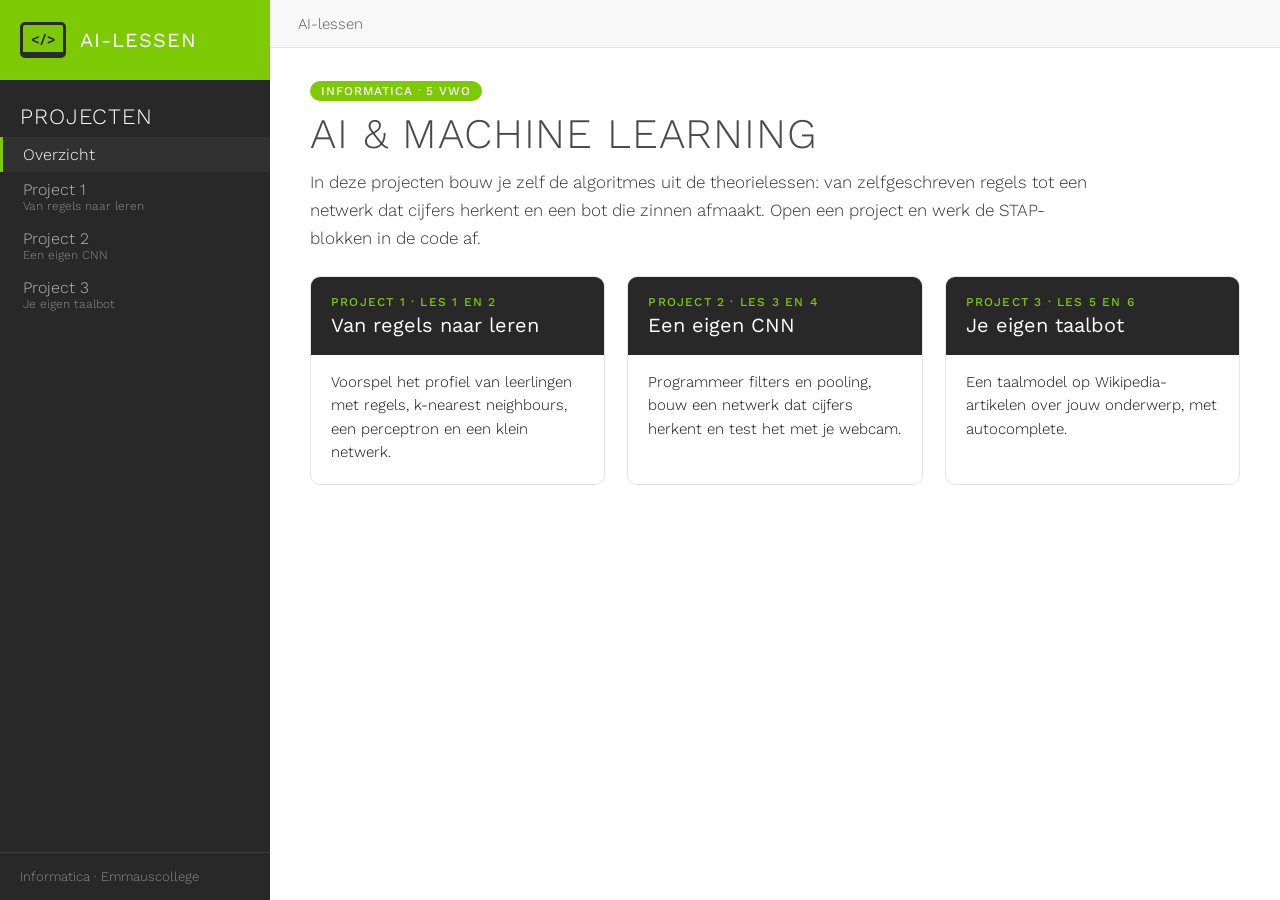
==== ai-lessen/index.html @ 2e5dd22b "Eerste versie" ====
<!DOCTYPE html>
<html lang="nl">
<head>
  <meta charset="utf-8">
  <meta name="viewport" content="width=device-width, initial-scale=1">
  <title>AI & Machine Learning · AI-lessen</title>
  <link rel="icon" href="data:,">
  <link rel="preconnect" href="https://fonts.googleapis.com">
  <link rel="preconnect" href="https://fonts.gstatic.com" crossorigin>
  <link rel="stylesheet" href="https://fonts.googleapis.com/css2?family=Work+Sans:wght@300;400;500;600&display=swap">
  <link rel="stylesheet" href="stijl.css">

</head>
<body>
  <aside class="zijbalk">
    <a class="merk" href="index.html"><span class="logo">&lt;/&gt;</span>AI-LESSEN</a>
    <div class="zij-kop">Projecten</div>
    <nav>
      <a href="index.html" class="actief">Overzicht</a>
      <a href="1-regels-en-buren/index.html">Project 1<small>Van regels naar leren</small></a>
      <a href="2-cnn/index.html">Project 2<small>Een eigen CNN</small></a>
      <a href="3-taalmodel/index.html">Project 3<small>Je eigen taalbot</small></a>
    </nav>
    <div class="voet">Informatica · Emmauscollege</div>
  </aside>
  <main>
    <div class="topbalk">AI-lessen</div>
    <div class="inhoud">
      <span class="label">Informatica · 5 vwo</span>
      <h1>AI & Machine Learning</h1>
      <p class="intro">In deze projecten bouw je zelf de algoritmes uit de theorielessen: van zelfgeschreven regels tot een netwerk dat cijfers herkent en een bot die zinnen afmaakt. Open een project en werk de STAP-blokken in de code af.</p>
      <div class="projecten">
        <a class="projectkaart" href="1-regels-en-buren/index.html"><div class="kop"><small>Project 1 · les 1 en 2</small>Van regels naar leren</div><p>Voorspel het profiel van leerlingen met regels, k-nearest neighbours, een perceptron en een klein netwerk.</p></a>
        <a class="projectkaart" href="2-cnn/index.html"><div class="kop"><small>Project 2 · les 3 en 4</small>Een eigen CNN</div><p>Programmeer filters en pooling, bouw een netwerk dat cijfers herkent en test het met je webcam.</p></a>
        <a class="projectkaart" href="3-taalmodel/index.html"><div class="kop"><small>Project 3 · les 5 en 6</small>Je eigen taalbot</div><p>Een taalmodel op Wikipedia-artikelen over jouw onderwerp, met autocomplete.</p></a>
      </div>
    </div>
  </main>
</body>
</html>
---- ai-lessen/stijl.css ----
/* AI-lessen – stijl in de lijn van de informaticasite van het Emmauscollege */
:root {
  --groen: #7dc903;
  --groen-donker: #6aad00;
  --groen-licht: #f2f9e6;
  --zijbalk: #282828;
  --zijbalk-hover: #333333;
  --zijtekst: #bababa;
  --tekst: #101010;
  --titel: #4a4a4a;
  --link: #486ac9;
  --licht: #f8f8f8;
  --rand: #e4e4e4;
  --n: #486ac9;
  --m: #e8890c;
}

* { box-sizing: border-box; }

body {
  margin: 0;
  display: flex;
  min-height: 100vh;
  font-family: "Work Sans", Helvetica, Tahoma, Arial, sans-serif;
  font-weight: 300;
  color: var(--tekst);
  background: #fff;
}

a { color: var(--link); }

/* ---------- Zijbalk ---------- */
.zijbalk {
  width: 270px;
  flex-shrink: 0;
  position: sticky;
  top: 0;
  height: 100vh;
  overflow-y: auto;
  display: flex;
  flex-direction: column;
  background: var(--zijbalk);
  color: var(--zijtekst);
}

.merk {
  display: flex;
  align-items: center;
  gap: 14px;
  padding: 22px 20px;
  background: var(--groen);
  color: #fff;
  text-decoration: none;
  font-size: 20px;
  font-weight: 400;
  letter-spacing: 0.05em;
}

.logo {
  display: inline-flex;
  align-items: center;
  justify-content: center;
  width: 46px;
  height: 36px;
  border: 3px solid #2b2b2b;
  border-bottom-width: 6px;
  border-radius: 5px;
  color: #2b2b2b;
  font-size: 14px;
  font-weight: 600;
}

.zij-kop {
  padding: 24px 20px 8px;
  color: #fff;
  font-size: 22px;
  font-weight: 300;
  letter-spacing: 0.04em;
  text-transform: uppercase;
}

.zijbalk nav a {
  display: block;
  padding: 8px 20px;
  border-left: 3px solid transparent;
  color: var(--zijtekst);
  text-decoration: none;
  font-size: 16px;
}

.zijbalk nav a:hover { color: #fff; background: var(--zijbalk-hover); }
.zijbalk nav a.actief { color: #fff; border-left-color: var(--groen); background: #313131; }
.zijbalk nav a small { display: block; font-size: 12px; color: #8d8d8d; }

.bediening { padding: 0 20px 20px; }
.toets { display: flex; gap: 10px; align-items: baseline; padding: 4px 0; font-size: 14px; }
.toets span:last-child { color: #d6d6d6; }

kbd {
  display: inline-block;
  min-width: 26px;
  padding: 1px 7px;
  border: 1px solid #555;
  border-bottom-width: 3px;
  border-radius: 4px;
  background: #3a3a3a;
  color: #fff;
  font-family: inherit;
  font-size: 12px;
  font-weight: 500;
  text-align: center;
}

.voet {
  margin-top: auto;
  padding: 16px 20px;
  border-top: 1px solid #3c3c3c;
  font-size: 13px;
  color: #8d8d8d;
}

/* ---------- Hoofdgedeelte ---------- */
main { flex: 1; min-width: 0; }

.topbalk {
  display: flex;
  align-items: center;
  gap: 8px;
  height: 48px;
  padding: 0 28px;
  background: var(--licht);
  border-bottom: 1px solid var(--rand);
  color: #555;
  font-size: 15px;
}

.topbalk a { text-decoration: none; }

.inhoud { max-width: 1100px; margin: 0 auto; padding: 32px 40px 70px; }

h1 {
  margin: 8px 0 10px;
  color: var(--titel);
  font-size: 42px;
  font-weight: 300;
  letter-spacing: 0.02em;
  text-transform: uppercase;
}

h2 { margin: 36px 0 12px; color: var(--titel); font-size: 28px; font-weight: 400; }

.label {
  display: inline-block;
  padding: 3px 11px;
  border-radius: 12px;
  background: var(--groen);
  color: #fff;
  font-size: 12px;
  font-weight: 500;
  letter-spacing: 0.08em;
  text-transform: uppercase;
}

.intro { max-width: 780px; margin: 0 0 24px; font-size: 17px; line-height: 1.65; color: #333; }

.tip {
  max-width: 780px;
  margin: 0 0 24px;
  padding: 12px 16px;
  border-left: 4px solid var(--groen);
  background: var(--groen-licht);
  font-size: 15px;
  line-height: 1.55;
}

code {
  padding: 1px 6px;
  border: 1px solid var(--rand);
  border-radius: 3px;
  background: var(--licht);
  font-family: Consolas, Menlo, monospace;
  font-size: 0.88em;
}

.kaart {
  display: inline-block;
  max-width: 100%;
  padding: 20px;
  border: 1px solid var(--rand);
  border-radius: 10px;
  background: #fff;
  box-shadow: 0 2px 8px rgba(0, 0, 0, 0.06);
}

.kaart canvas { display: block; border-radius: 4px; }
.kaart.breed { display: block; max-width: 820px; }

/* ---------- Knoppen en invoer ---------- */
button {
  padding: 9px 18px;
  border: 0;
  border-radius: 6px;
  background: var(--groen);
  color: #fff;
  font-family: inherit;
  font-size: 15px;
  font-weight: 500;
  cursor: pointer;
}

button:hover { background: var(--groen-donker); }
button.tweede { background: #fff; color: var(--titel); border: 1px solid #cfcfcf; }
button.tweede:hover { background: var(--licht); }

input[type="text"], input:not([type]) {
  flex: 1;
  min-width: 0;
  padding: 10px 12px;
  border: 1px solid #cfcfcf;
  border-radius: 6px;
  font-family: inherit;
  font-size: 16px;
}

input:focus { outline: 2px solid var(--groen); border-color: transparent; }
input[type="range"] { accent-color: var(--groen); }

.knoppen { display: flex; flex-wrap: wrap; gap: 10px; margin-top: 16px; }

/* ---------- Project 3: chat ---------- */
.info { margin: 0 0 14px; color: #555; font-size: 14px; }

.instellingen {
  display: flex;
  flex-wrap: wrap;
  align-items: center;
  gap: 10px 14px;
  margin-bottom: 14px;
  padding: 10px 14px;
  border-radius: 8px;
  background: var(--licht);
  font-size: 14px;
}

.instellingen .waarde { min-width: 28px; font-weight: 500; }

.chat {
  display: flex;
  flex-direction: column;
  gap: 10px;
  height: 360px;
  overflow-y: auto;
  padding: 16px;
  border: 1px solid var(--rand);
  border-radius: 10px;
  background: #fafafa;
}

.bubbel { max-width: 78%; padding: 10px 14px; border-radius: 14px; font-size: 15px; line-height: 1.5; }
.bubbel.bot { align-self: flex-start; background: #fff; border: 1px solid var(--rand); border-bottom-left-radius: 4px; }
.bubbel.jij { align-self: flex-end; background: var(--groen); color: #fff; border-bottom-right-radius: 4px; }

.invoerrij { display: flex; gap: 10px; margin-top: 14px; }

.suggesties { display: flex; flex-wrap: wrap; gap: 8px; min-height: 36px; margin-top: 10px; }

button.chip {
  padding: 5px 14px;
  border: 1px solid var(--groen);
  border-radius: 16px;
  background: var(--groen-licht);
  color: #3d6400;
  font-size: 14px;
}

button.chip:hover { background: var(--groen); color: #fff; }

/* ---------- Overzichtspagina ---------- */
.projecten { display: grid; grid-template-columns: repeat(auto-fill, minmax(290px, 1fr)); gap: 22px; }

.projectkaart {
  display: flex;
  flex-direction: column;
  overflow: hidden;
  border: 1px solid var(--rand);
  border-radius: 10px;
  color: inherit;
  text-decoration: none;
  transition: transform 0.15s, box-shadow 0.15s;
}

.projectkaart:hover { transform: translateY(-3px); box-shadow: 0 8px 20px rgba(0, 0, 0, 0.1); }
.projectkaart .kop { padding: 18px 20px; background: var(--zijbalk); color: #fff; font-size: 20px; font-weight: 400; }
.projectkaart .kop small { display: block; margin-bottom: 4px; color: var(--groen); font-size: 12px; font-weight: 500; letter-spacing: 0.1em; text-transform: uppercase; }
.projectkaart p { margin: 0; padding: 16px 20px 20px; font-size: 15px; line-height: 1.55; }

@media (max-width: 860px) {
  body { flex-direction: column; }
  .zijbalk { position: static; width: 100%; height: auto; }
  .inhoud { padding: 24px 16px 50px; }
  h1 { font-size: 32px; }
}

/* ---------- Project 2: tabbladen ---------- */
.tabs { display: flex; flex-wrap: wrap; gap: 10px; margin-bottom: 18px; }

/* ---------- Project 3: woordenrichtlijn ---------- */
.richtlijn { margin: 0 0 14px; border-collapse: collapse; font-size: 14px; }
.richtlijn th, .richtlijn td { padding: 5px 12px; border-bottom: 1px solid var(--rand); text-align: left; }
.richtlijn th { font-weight: 500; color: var(--titel); }
.richtlijn tr.nu td { background: var(--groen-licht); font-weight: 500; }
.ok { color: #3d7a00; font-weight: 500; }
.nietok { color: #b85c00; font-weight: 500; }

.onderzoek { display: flex; gap: 10px; align-items: center; margin-bottom: 8px; }
.onderzoek input { max-width: 260px; }
.uitkomst { margin: 0 0 18px; padding: 10px 14px; border-radius: 8px; background: var(--licht); font-size: 14px; line-height: 1.6; min-height: 42px; }
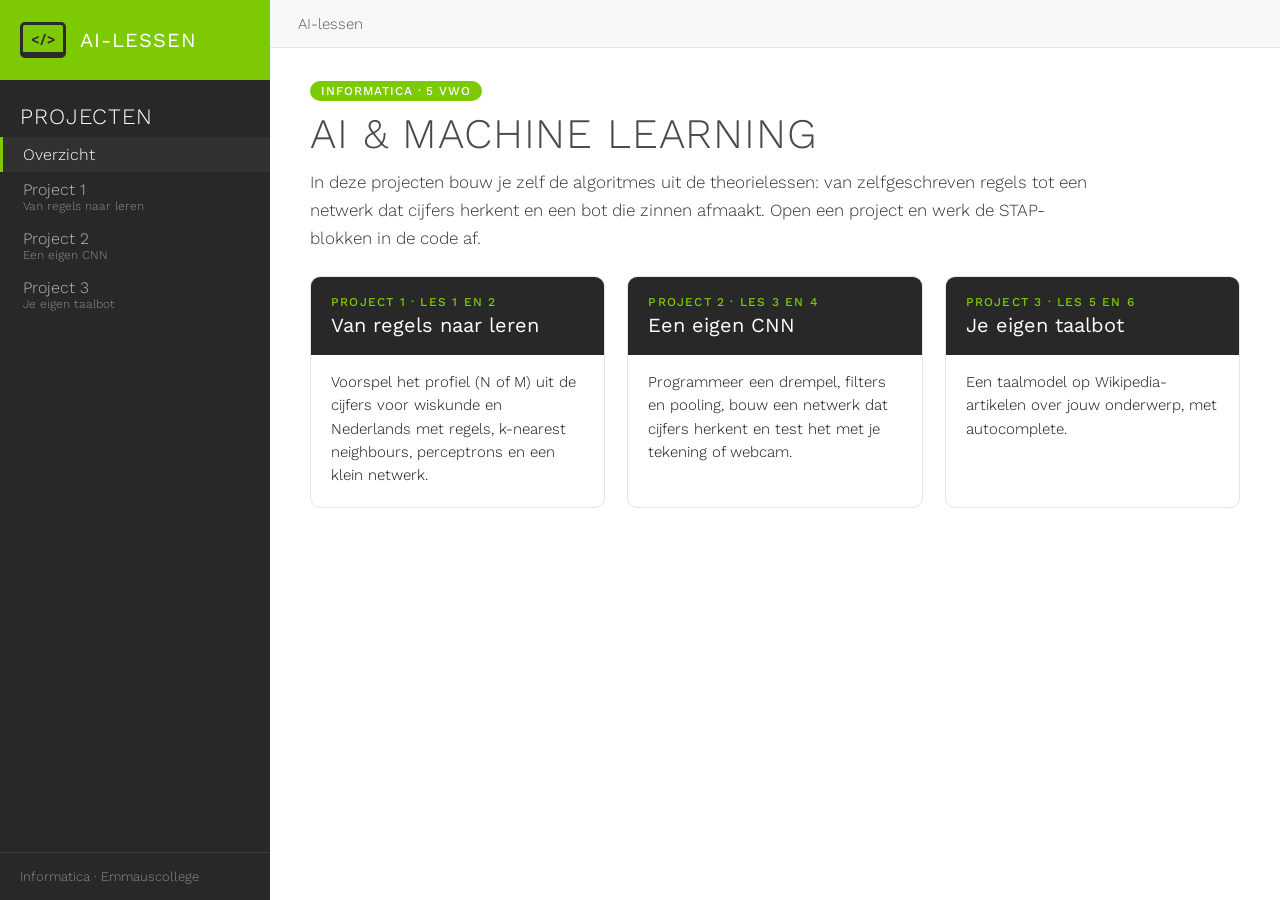
==== commit fc1dec8c: "Update documentatie" ====
--- a/ai-lessen/index.html
+++ b/ai-lessen/index.html
@@ -30,11 +30,11 @@
       <h1>AI & Machine Learning</h1>
       <p class="intro">In deze projecten bouw je zelf de algoritmes uit de theorielessen: van zelfgeschreven regels tot een netwerk dat cijfers herkent en een bot die zinnen afmaakt. Open een project en werk de STAP-blokken in de code af.</p>
       <div class="projecten">
-        <a class="projectkaart" href="1-regels-en-buren/index.html"><div class="kop"><small>Project 1 · les 1 en 2</small>Van regels naar leren</div><p>Voorspel het profiel van leerlingen met regels, k-nearest neighbours, een perceptron en een klein netwerk.</p></a>
-        <a class="projectkaart" href="2-cnn/index.html"><div class="kop"><small>Project 2 · les 3 en 4</small>Een eigen CNN</div><p>Programmeer filters en pooling, bouw een netwerk dat cijfers herkent en test het met je webcam.</p></a>
+        <a class="projectkaart" href="1-regels-en-buren/index.html"><div class="kop"><small>Project 1 · les 1 en 2</small>Van regels naar leren</div><p>Voorspel het profiel (N of M) uit de cijfers voor wiskunde en Nederlands met regels, k-nearest neighbours, perceptrons en een klein netwerk.</p></a>
+        <a class="projectkaart" href="2-cnn/index.html"><div class="kop"><small>Project 2 · les 3 en 4</small>Een eigen CNN</div><p>Programmeer een drempel, filters en pooling, bouw een netwerk dat cijfers herkent en test het met je tekening of webcam.</p></a>
         <a class="projectkaart" href="3-taalmodel/index.html"><div class="kop"><small>Project 3 · les 5 en 6</small>Je eigen taalbot</div><p>Een taalmodel op Wikipedia-artikelen over jouw onderwerp, met autocomplete.</p></a>
       </div>
     </div>
   </main>
 </body>
-</html>
+</html>
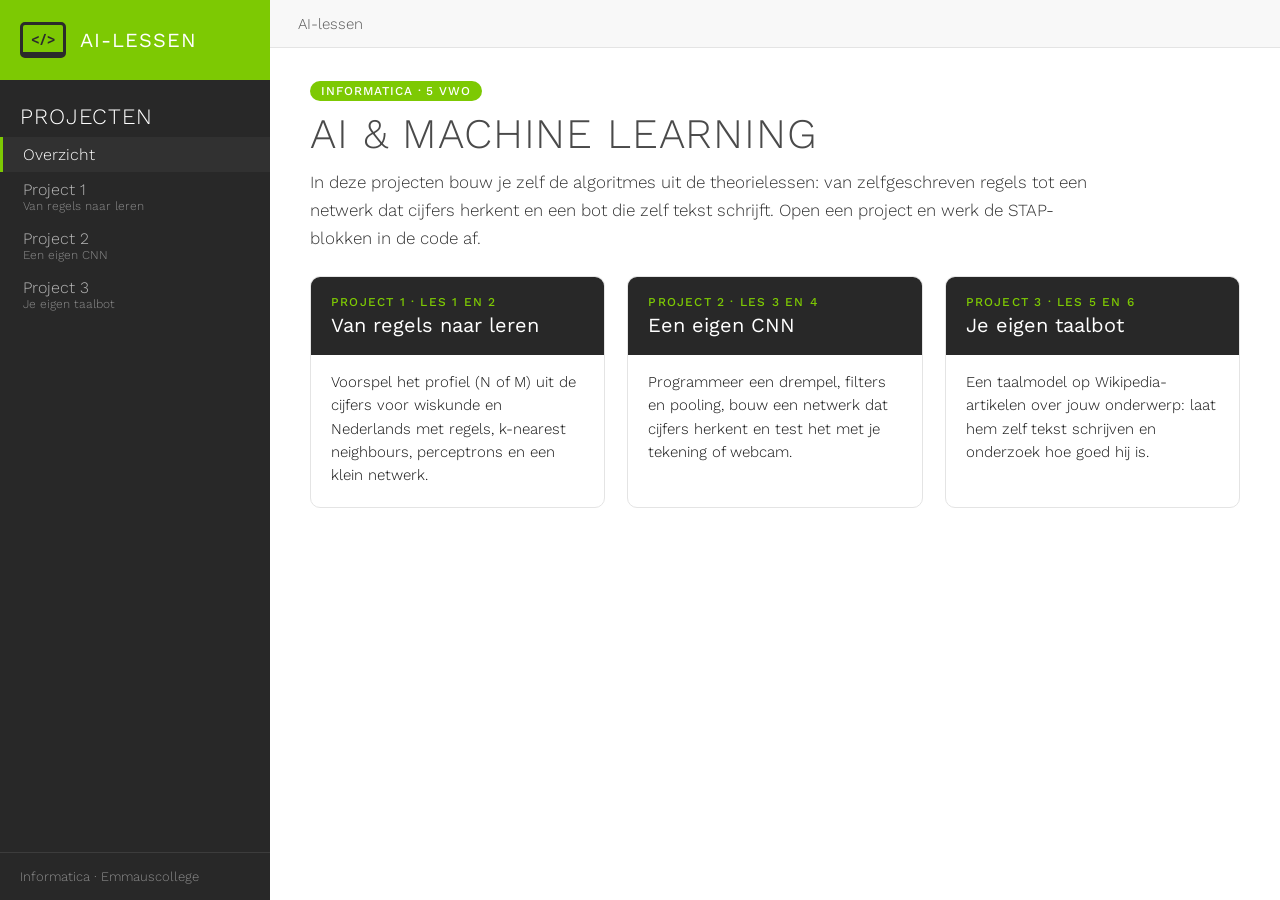
==== commit 821ff6c3: "Aanpassingen Project 3" ====
--- a/ai-lessen/index.html
+++ b/ai-lessen/index.html
@@ -28,11 +28,11 @@
     <div class="inhoud">
       <span class="label">Informatica · 5 vwo</span>
       <h1>AI & Machine Learning</h1>
-      <p class="intro">In deze projecten bouw je zelf de algoritmes uit de theorielessen: van zelfgeschreven regels tot een netwerk dat cijfers herkent en een bot die zinnen afmaakt. Open een project en werk de STAP-blokken in de code af.</p>
+      <p class="intro">In deze projecten bouw je zelf de algoritmes uit de theorielessen: van zelfgeschreven regels tot een netwerk dat cijfers herkent en een bot die zelf tekst schrijft. Open een project en werk de STAP-blokken in de code af.</p>
       <div class="projecten">
         <a class="projectkaart" href="1-regels-en-buren/index.html"><div class="kop"><small>Project 1 · les 1 en 2</small>Van regels naar leren</div><p>Voorspel het profiel (N of M) uit de cijfers voor wiskunde en Nederlands met regels, k-nearest neighbours, perceptrons en een klein netwerk.</p></a>
         <a class="projectkaart" href="2-cnn/index.html"><div class="kop"><small>Project 2 · les 3 en 4</small>Een eigen CNN</div><p>Programmeer een drempel, filters en pooling, bouw een netwerk dat cijfers herkent en test het met je tekening of webcam.</p></a>
-        <a class="projectkaart" href="3-taalmodel/index.html"><div class="kop"><small>Project 3 · les 5 en 6</small>Je eigen taalbot</div><p>Een taalmodel op Wikipedia-artikelen over jouw onderwerp, met autocomplete.</p></a>
+        <a class="projectkaart" href="3-taalmodel/index.html"><div class="kop"><small>Project 3 · les 5 en 6</small>Je eigen taalbot</div><p>Een taalmodel op Wikipedia-artikelen over jouw onderwerp: laat hem zelf tekst schrijven en onderzoek hoe goed hij is.</p></a>
       </div>
     </div>
   </main>
